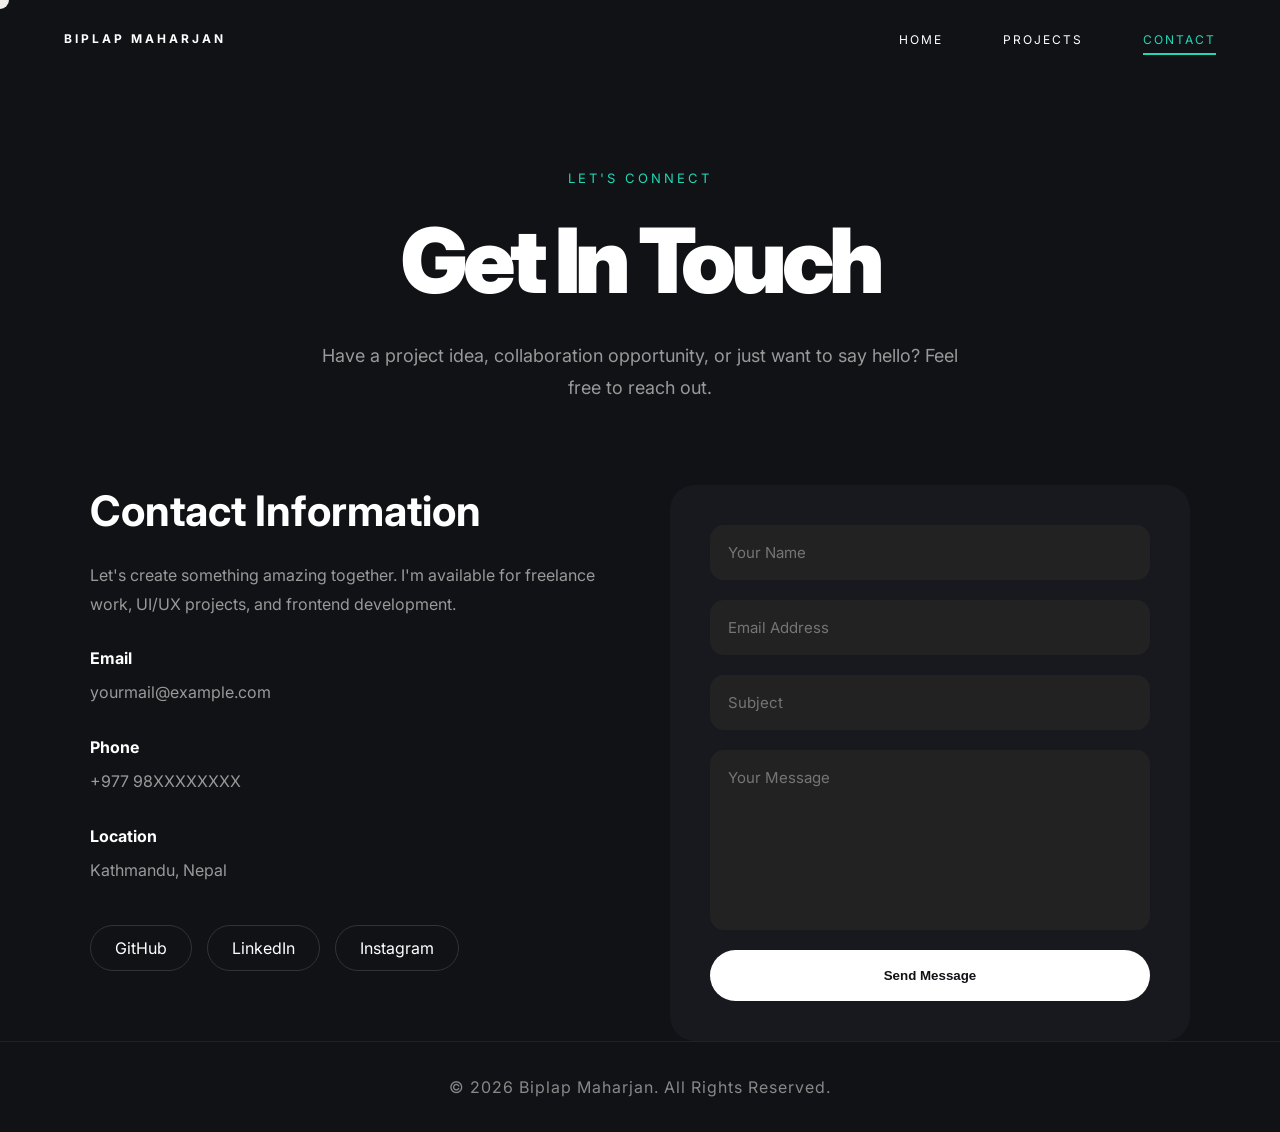
==== contact.html @ c366dbb7 "Add files via upload" ====
<!DOCTYPE html>
<html lang="en">
<head>

    <meta charset="UTF-8">
    <meta name="viewport" content="width=device-width, initial-scale=1.0">

    <title>Contact | Biplap Maharjan</title>

    <link rel="stylesheet" href="css/style.css">

    <link rel="preconnect" href="https://fonts.googleapis.com">
    <link rel="preconnect" href="https://fonts.gstatic.com" crossorigin>

    <link href="https://fonts.googleapis.com/css2?family=Inter:wght@300;400;500;600;700;800;900&display=swap" rel="stylesheet">

</head>

<body>

<div class="cursor"></div>

<!-- Navigation -->

<header>

<nav class="navbar">

<div class="logo">
BIPLAP MAHARJAN
</div>

<ul class="nav-links">

<li><a href="index.html">HOME</a></li>

<li><a href="projects.html">PROJECTS</a></li>

<li><a class="active" href="contact.html">CONTACT</a></li>

</ul>

<div class="menu-btn">

<span></span>
<span></span>
<span></span>

</div>

</nav>

</header>

<!-- Mobile Menu -->

<div class="mobile-menu">

<a href="index.html">HOME</a>

<a href="projects.html">PROJECTS</a>

<a href="contact.html">CONTACT</a>

</div>

<!-- Contact Hero -->

<section class="contact-hero">

<div class="container">

<p class="contact-subtitle">
Let's Connect
</p>

<h1>Get In Touch</h1>

<p class="contact-desc">

Have a project idea, collaboration opportunity,
or just want to say hello? Feel free to reach out.

</p>

</div>

</section>

<!-- Contact Section -->

<section id="contact" class="contact">
    
<div class="container">

<div class="contact-grid">

<!-- Left -->

<div class="contact-info">

<h2>Contact Information</h2>

<p>
Let's create something amazing together.
I'm available for freelance work, UI/UX projects,
and frontend development.
</p>

<div class="info-item">

<h4>Email</h4>

<p>yourmail@example.com</p>

</div>

<div class="info-item">

<h4>Phone</h4>

<p>+977 98XXXXXXXX</p>

</div>

<div class="info-item">

<h4>Location</h4>

<p>Kathmandu, Nepal</p>

</div>

<div class="social-links">

<a href="#">GitHub</a>

<a href="#">LinkedIn</a>

<a href="#">Instagram</a>

</div>

</div>

<!-- Right -->

<div class="contact-form-box">

<form>

<input type="text" placeholder="Your Name" required>

<input type="email" placeholder="Email Address" required>

<input type="text" placeholder="Subject">

<textarea placeholder="Your Message"></textarea>

<button type="submit">

Send Message

</button>

</form>

</div>

</div>

</div>

</section>

<!-- Footer -->

<footer>

<div class="container">

<p>

© 2026 Biplap Maharjan. All Rights Reserved.

</p>

</div>

</footer>

<script src="js/script.js"></script>

</body>
</html>
---- css/style.css ----
/* ==========================
   GOOGLE FONT
========================== */

@import url('https://fonts.googleapis.com/css2?family=Inter:wght@300;400;500;600;700;800;900&display=swap');

/* ==========================
   RESET
========================== */

*{
    margin:0;
 
    padding:0;
    box-sizing:border-box;
}

html{
    scroll-behavior:smooth;
}

body{

    background:#111216;
    color:#fff;
    font-family:'Inter',sans-serif;
    overflow-x:hidden;

}

/* ==========================
Cursor Ball
========================== */

.cursor{

    position:fixed;

    width:18px;
    height:18px;

    border-radius:50%;

    background:#fff;

    pointer-events:none;

    transform:translate(-50%,-50%);

    mix-blend-mode:difference;

    z-index:99999;

    transition:
    transform .08s linear;

}

/* ==========================
Navigation
========================== */

header{

    position:fixed;

    width:100%;

    top:0;

    left:0;

    z-index:999;

    background:transparent;

}

.navbar{

    width:90%;

    max-width:1400px;

    margin:auto;

    padding:28px 0;

    display:flex;

    justify-content:space-between;

    align-items:center;

}

.logo{

    font-size:12px;

    letter-spacing:3px;

    text-transform:uppercase;

    font-weight:700;

}

.nav-links{

    display:flex;

    list-style:none;

    gap:60px;

}

.nav-links a{

    color:white;

    text-decoration:none;

    font-size:12px;

    letter-spacing:2px;

    transition:.3s;

    position:relative;

}

.nav-links a::after{

    content:"";

    position:absolute;

    left:0;

    bottom:-8px;

    width:0;

    height:2px;

    background:white;

    transition:.35s;

}

.nav-links a:hover::after{

    width:100%;

}

.menu-btn{

    display:none;

    cursor:pointer;

    flex-direction:column;

    gap:6px;

}

.menu-btn span{

    width:28px;

    height:2px;

    background:white;

    display:block;

}

/* ==========================
Mobile Menu
========================== */

.mobile-menu{

    position:fixed;

    top:85px;

    left:-100%;

    width:100%;

    background:#111;

    display:flex;

    flex-direction:column;

    text-align:center;

    transition:.4s;

    z-index:888;

}

.mobile-menu.active{

    left:0;

}

.mobile-menu a{

    color:white;

    text-decoration:none;

    padding:22px;

    border-bottom:1px solid #222;

}

/* ==========================
Hero
========================== */

.hero{

    min-height:100vh;

    display:flex;

    justify-content:center;

    align-items:center;

    position:relative;

}

.hero-container{

    width:90%;

    max-width:1400px;

    position:relative;

}

.intro{

    text-align:center;

    margin-bottom:20px;

    font-size:14px;

    color:#aaa;

}

.intro span{

    color:white;

    font-weight:700;

}

/* ==========================
Big Typography
========================== */

.hero-title{

    text-align:center;

    line-height:.85;

}

.hero-title h1{

    font-size:170px;

    font-weight:900;

    letter-spacing:-10px;

}

.hero-title .gray{

    color:#bfbfbf;

}

/* ==========================
Image
========================== */

.hero-image{

    position:absolute;

    left:50%;

    bottom: -380px;

    transform:translateX(-50%);

}

.hero-image img{

    width:300px;

    filter:grayscale(100%);

    opacity:.95;

}

/* ==========================
Floating Labels
========================== */

.floating{

    position:absolute;

    padding:10px 18px;

    border-radius:40px;

    font-size:12px;

    font-weight:600;

    color:white;

}

.green{

    right:140px;

    top:120px;

    background:#20d8b5;

    color:#111;

}

.blue{

    right:90px;

    top:360px;

    background:#4b4bff;

}

.red{

    left:110px;

    top:330px;

    background:#ff4040;

}

/* ==========================
Bottom Stats
========================== */

.hero-bottom{

    width:280px;

    margin:90px auto 0;

    display:flex;

    justify-content:space-between;

    text-align:center;

}

.hero-bottom h2{

    font-size:42px;

    font-weight:800;

}

.hero-bottom p{

    color:#999;

    margin-top:6px;

    font-size:14px;

}

/* ==========================
About
========================== */

.about{

    padding:150px 0;

}

.container{

    width:90%;

    max-width:1100px;

    margin:auto;

}

.about h2{

    font-size:55px;

    margin-bottom:30px;

}

.about p{

    font-size:20px;

    color:#aaa;

    line-height:1.8;

}

/* ==========================
Footer
========================== */

footer{

    border-top:1px solid #222;

    padding:35px 0;

}

footer p{

    color:#888;

    text-align:center;

    letter-spacing:1px;

}    
/* ==========================
Responsive Design
========================== */

/* Tablet */
@media (max-width: 992px) {

    .hero-title h1 {
        font-size: 110px;
        letter-spacing: -5px;
    }

    .hero-image img {
        width: 280px;
    }

    .green {
        right: 40px;
        top: 120px;
    }

    .blue {
        right: 20px;
        top: 320px;
    }

    .red {
        left: 20px;
        top: 320px;
    }

    .about h2 {
        font-size: 42px;
    }

    .about p {
        font-size: 18px;
    }
}

/* Mobile */
@media (max-width: 768px) {

    /* Navigation */
    .nav-links {
        display: none;
    }

    .menu-btn {
        display: flex;
    }

    .navbar {
        padding: 20px 0;
    }

    .logo {
        font-size: 11px;
    }

    /* Hero */
    .hero {
        padding-top: 120px;
        min-height: auto;
        padding-bottom: 80px;
    }

    .hero-title h1 {
        font-size: 64px;
        letter-spacing: -3px;
        line-height: 0.95;
    }

    .intro {
        font-size: 13px;
        margin-bottom: 30px;
    }

    .hero-image {
        position: relative;
        left: auto;
        bottom: auto;
        transform: none;
        text-align: center;
        margin: 40px 0;
    }

    .hero-image img {
        width: 220px;
        max-width: 100%;
    }

    /* Floating Labels */
    .floating {
        position: static;
        display: inline-block;
        margin: 8px;
    }

    /* Center labels */
    .hero-container {
        display: flex;
        flex-direction: column;
        align-items: center;
    }

    /* Stats */
    .hero-bottom {
        width: 100%;
        max-width: 320px;
        margin-top: 30px;
        gap: 20px;
    }

    .hero-bottom h2 {
        font-size: 30px;
    }

    .hero-bottom p {
        font-size: 13px;
    }

    /* About */
    .about {
        padding: 80px 0;
    }

    .about h2 {
        font-size: 36px;
    }

    .about p {
        font-size: 16px;
        line-height: 1.7;
    }

    /* Mobile Menu */
    .mobile-menu {
        top: 70px;
    }
}

/* Small Mobile */
@media (max-width: 480px) {

    .hero-title h1 {
        font-size: 48px;
        letter-spacing: -2px;
    }

    .hero-image img {
        width: 180px;
    }

    .hero-bottom {
        flex-direction: column;
        align-items: center;
        gap: 25px;
    }

    .hero-bottom h2 {
        font-size: 26px;
    }

    .about h2 {
        font-size: 30px;
    }

    .about p {
        font-size: 15px;
    }

    .floating {
        font-size: 11px;
        padding: 8px 16px;
    }
}
/*========================================
PROJECT PAGE
========================================*/

.projects-hero{

    padding:170px 0 80px;
    text-align:center;

}

.project-subtitle{

    color:#20d8b5;
    text-transform:uppercase;
    letter-spacing:3px;
    font-size:13px;
    margin-bottom:20px;

}

.projects-hero h1{

    font-size:90px;
    font-weight:900;
    letter-spacing:-5px;
    margin-bottom:25px;

}

.project-desc{

    max-width:700px;
    margin:auto;
    color:#999;
    line-height:1.8;
    font-size:18px;

}


/*========================================
FEATURED PROJECT
========================================*/

.featured-project{

    padding-bottom:120px;

}

.featured-card{

    display:grid;
    grid-template-columns:1.2fr 1fr;
    gap:50px;

    align-items:center;

    background:#18191f;

    border-radius:30px;

    overflow:hidden;

    transition:.4s;

}

.featured-card:hover{

    transform:translateY(-8px);

    box-shadow:0 30px 80px rgba(0,0,0,.4);

}

.featured-image{

    overflow:hidden;

}

.featured-image img{

    width:100%;
    display:block;

    transition:.6s;

}

.featured-card:hover img{

    transform:scale(1.08);

}

.featured-content{

    padding:50px;

}

.featured-content h2{

    font-size:42px;
    margin-bottom:20px;

}

.featured-content p{

    color:#aaa;
    line-height:1.9;
    margin-bottom:30px;

}


/*========================================
TECH TAGS
========================================*/

.project-tags{

    display:flex;
    gap:12px;
    flex-wrap:wrap;
    margin-bottom:35px;

}

.project-tags span{

    padding:10px 18px;

    background:#222;

    border-radius:40px;

    font-size:13px;

    color:#ddd;

}


/*========================================
BUTTONS
========================================*/

.project-buttons{

    display:flex;
    gap:20px;

}

.project-buttons a{

    text-decoration:none;

    color:white;

    border:1px solid #333;

    padding:14px 26px;

    border-radius:50px;

    transition:.35s;

}

.project-buttons a:hover{

    background:white;

    color:#111216;

}


/*========================================
GRID
========================================*/

.projects-grid-section{

    padding-bottom:120px;

}

.projects-grid{

    display:grid;

    grid-template-columns:repeat(2,1fr);

    gap:40px;

}

.project-card{

    background:#18191f;

    border-radius:25px;

    overflow:hidden;

    transition:.45s;

    cursor:pointer;

}

.project-card:hover{

    transform:translateY(-12px);

    box-shadow:0 25px 70px rgba(0,0,0,.35);

}

.project-card img{

    width:100%;

    display:block;

    transition:.6s;

}

.project-card:hover img{

    transform:scale(1.08);

}

.card-content{

    padding:30px;

}

.card-content h3{

    font-size:28px;

    margin-bottom:15px;

}

.card-content p{

    color:#999;

    line-height:1.7;

    margin-bottom:20px;

}


/*========================================
TECHNOLOGY BADGES
========================================*/

.tech{

    display:flex;

    flex-wrap:wrap;

    gap:10px;

}

.tech span{

    padding:8px 16px;

    background:#222;

    border-radius:40px;

    font-size:12px;

    color:#bbb;

}


/*========================================
CALL TO ACTION
========================================*/

.project-cta{

    text-align:center;

    padding:120px 0;

}

.project-cta h2{

    font-size:55px;

    margin-bottom:20px;

}

.project-cta p{

    color:#999;

    margin-bottom:40px;

}

.project-cta a{

    display:inline-block;

    padding:16px 36px;

    border-radius:50px;

    background:white;

    color:#111216;

    text-decoration:none;

    font-weight:700;

    transition:.35s;

}

.project-cta a:hover{

    transform:translateY(-5px);

}


/*========================================
ACTIVE NAV LINK
========================================*/

.nav-links .active{

    color:#20d8b5;

}

.nav-links .active::after{

    width:100%;

    background:#20d8b5;

}


/*========================================
RESPONSIVE
========================================*/

@media(max-width:992px){

.featured-card{

grid-template-columns:1fr;

}

.featured-content{

padding:35px;

}

.projects-grid{

grid-template-columns:1fr;

}

.projects-hero h1{

font-size:60px;

}

.project-cta h2{

font-size:40px;

}

}


@media(max-width:768px){

.projects-hero{

padding-top:120px;

}

.projects-hero h1{

font-size:46px;

letter-spacing:-2px;

}

.project-desc{

font-size:16px;

}

.featured-content h2{

font-size:30px;

}

.featured-content{

padding:25px;

}

.project-buttons{

flex-direction:column;

}

.project-buttons a{

text-align:center;

}

.project-cta{

padding:80px 0;

}

.project-cta h2{

font-size:32px;

}

}
/* Ripple */

.project-buttons a{

position:relative;

overflow:hidden;

}

.ripple{

position:absolute;

border-radius:50%;

background:rgba(255,255,255,.35);

transform:scale(0);

animation:ripple .6s linear;

pointer-events:none;

}

@keyframes ripple{

to{

transform:scale(4);

opacity:0;

}

}
/*========================================
CONTACT PAGE
========================================*/

.contact-hero{

padding:170px 0 80px;

text-align:center;

}

.contact-subtitle{

color:#20d8b5;

text-transform:uppercase;

letter-spacing:3px;

font-size:13px;

margin-bottom:20px;

}

.contact-hero h1{

font-size:90px;

font-weight:900;

letter-spacing:-5px;

margin-bottom:25px;

}

.contact-desc{

max-width:650px;

margin:auto;

color:#999;

line-height:1.8;

font-size:18px;

}

/* Contact */

.contact-section{

padding:80px 0 120px;

}

.contact-grid{

display:grid;

grid-template-columns:1fr 1fr;

gap:60px;

}

.contact-info h2{

font-size:42px;

margin-bottom:25px;

}

.contact-info p{

color:#999;

line-height:1.8;

margin-bottom:30px;

}

.info-item{

margin-bottom:30px;

}

.info-item h4{

margin-bottom:10px;

font-size:16px;

}

.social-links{

display:flex;

gap:15px;

margin-top:40px;

flex-wrap:wrap;

}

.social-links a{

text-decoration:none;

color:#fff;

border:1px solid #333;

padding:12px 24px;

border-radius:50px;

transition:.3s;

}

.social-links a:hover{

background:#fff;

color:#111216;

}

/* Form */

.contact-form-box{

background:#18191f;

padding:40px;

border-radius:25px;

}

.contact-form-box form{

display:flex;

flex-direction:column;

gap:20px;

}

.contact-form-box input,
.contact-form-box textarea{

background:#222;

border:none;

padding:18px;

border-radius:14px;

color:white;

font-family:inherit;

font-size:15px;

outline:none;

}

.contact-form-box textarea{

height:180px;

resize:none;

}

.contact-form-box button{

padding:18px;

border:none;

border-radius:50px;

background:white;

color:#111216;

font-weight:700;

cursor:pointer;

transition:.3s;

}

.contact-form-box button:hover{

transform:translateY(-4px);

}

/* Responsive */

@media(max-width:992px){

.contact-grid{

grid-template-columns:1fr;

}

.contact-hero h1{

font-size:60px;

}

}

@media(max-width:768px){

.contact-hero{

padding-top:120px;

}

.contact-hero h1{

font-size:45px;

}

.contact-desc{

font-size:16px;

}

.contact-info h2{

font-size:32px;

}

.contact-form-box{

padding:25px;

}

}
.nav-links a.active{

    color:#20d8b5;

}

.nav-links a.active::after{

    width:100%;
    background:#20d8b5;

}
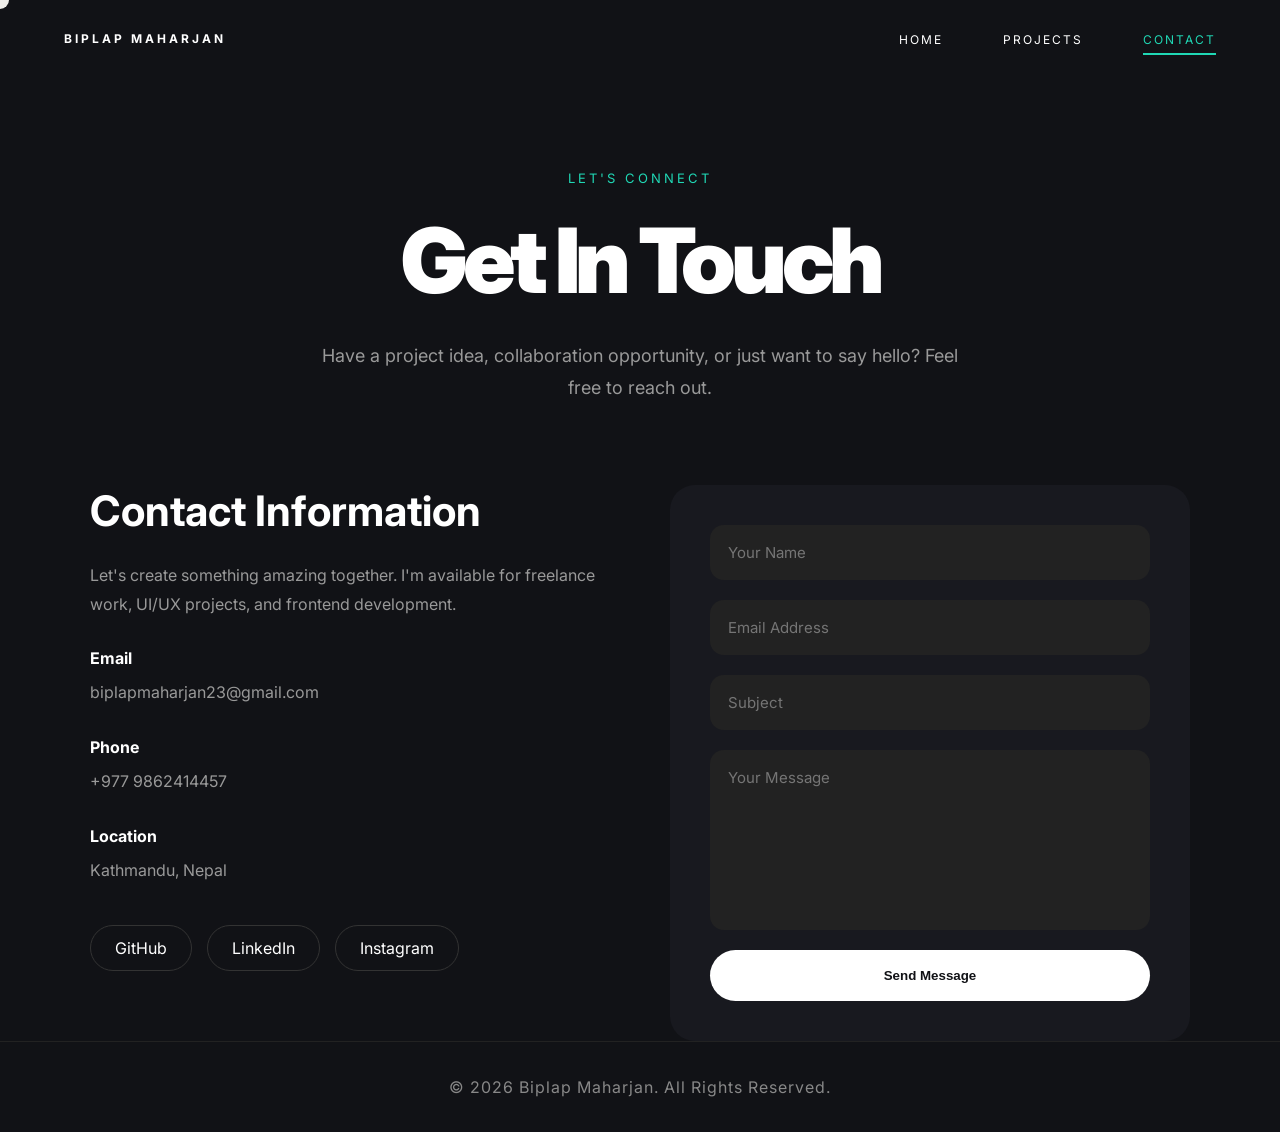
==== commit 979ef69e: "Update contact.html" ====
--- a/contact.html
+++ b/contact.html
@@ -111,7 +111,7 @@
 
 <h4>Email</h4>
 
-<p>yourmail@example.com</p>
+<p>biplapmaharjan23@gmail.com</p>
 
 </div>
 
@@ -119,7 +119,7 @@
 
 <h4>Phone</h4>
 
-<p>+977 98XXXXXXXX</p>
+<p>+977 9862414457</p>
 
 </div>
 
@@ -137,7 +137,7 @@
 
 <a href="#">LinkedIn</a>
 
-<a href="#">Instagram</a>
+<a href="https://www.instagram.com/biplap.maharjan_/">Instagram</a>
 
 </div>
 
@@ -192,4 +192,4 @@
 <script src="js/script.js"></script>
 
 </body>
-</html>+</html>
